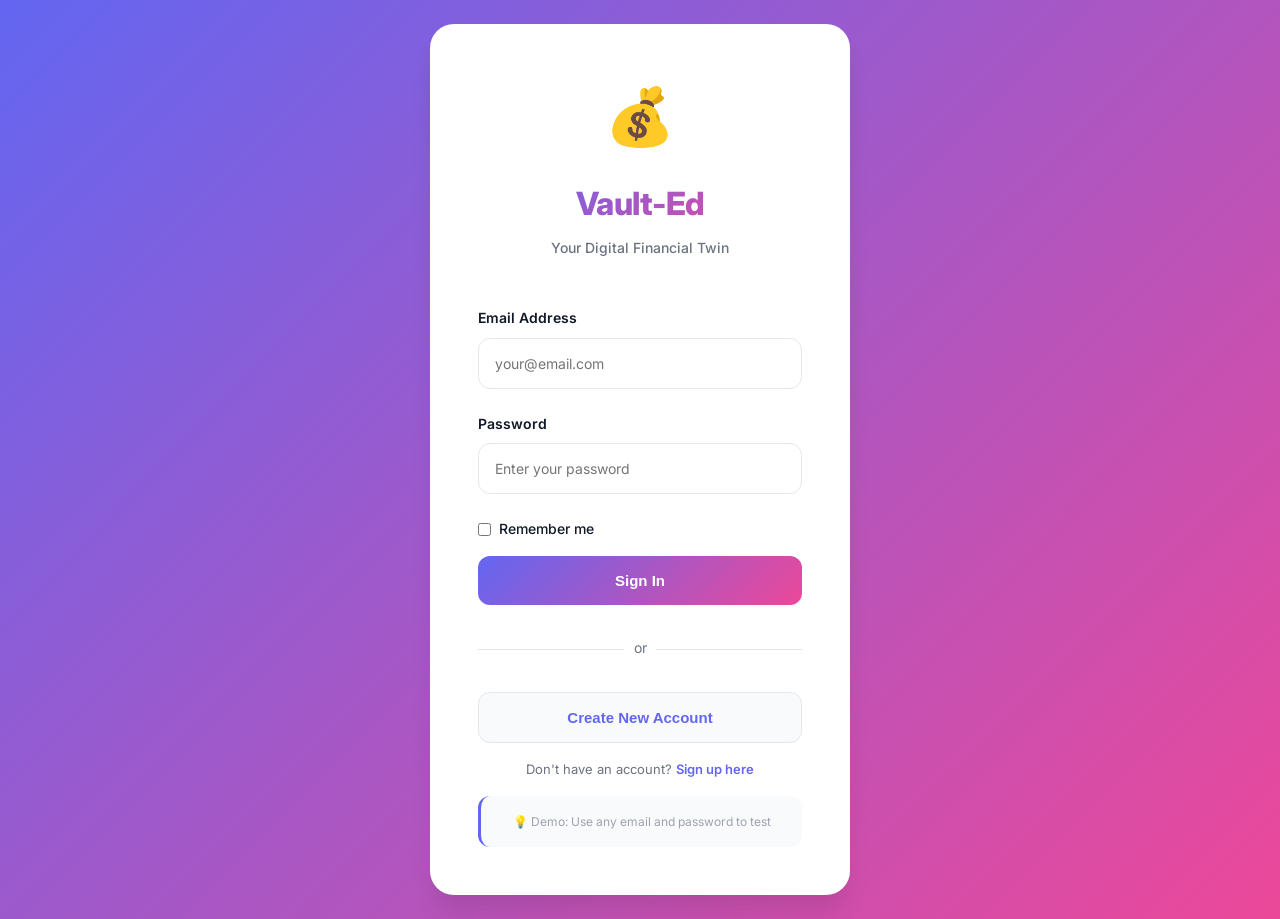
==== auth.html @ 823cce6d "Add files via upload" ====
<!DOCTYPE html>
<html lang="en">
<head>
    <meta charset="UTF-8">
    <meta name="viewport" content="width=device-width, initial-scale=1.0">
    <title>Vault-Ed - Sign In / Sign Up</title>
    <link rel="stylesheet" href="auth-styles.css">
    <link href="https://fonts.googleapis.com/css2?family=Inter:wght@300;400;500;600;700;800&family=Poppins:wght@600;700;800&display=swap" rel="stylesheet">
</head>
<body>
    <div class="auth-container">
        <!-- Login Page -->
        <div class="auth-page active" id="loginPage">
            <div class="auth-card">
                <div class="auth-header">
                    <div class="auth-logo">💰</div>
                    <h1>Vault-Ed</h1>
                    <p>Your Digital Financial Twin</p>
                </div>
                
                <form class="auth-form" onsubmit="handleLogin(event)">
                    <div class="form-group">
                        <label>Email Address</label>
                        <input type="email" id="loginEmail" placeholder="your@email.com" required>
                    </div>
                    <div class="form-group">
                        <label>Password</label>
                        <input type="password" id="loginPassword" placeholder="Enter your password" required>
                    </div>
                    <div class="form-group checkbox">
                        <label>
                            <input type="checkbox" id="rememberMe">
                            Remember me
                        </label>
                    </div>
                    <button type="submit" class="btn btn-primary btn-large">Sign In</button>
                </form>
                
                <div class="auth-divider">or</div>
                
                <button class="btn btn-secondary btn-large" onclick="switchAuthPage('signup')">Create New Account</button>
                
                <p class="auth-footer">Don't have an account? <a href="#" onclick="switchAuthPage('signup'); return false;">Sign up here</a></p>
                <p class="auth-demo">💡 Demo: Use any email and password to test</p>
            </div>
        </div>
        
        <!-- Sign Up Page -->
        <div class="auth-page" id="signupPage">
            <div class="auth-card">
                <div class="auth-header">
                    <div class="auth-logo">💰</div>
                    <h1>Join Vault-Ed</h1>
                    <p>Start Your Financial Journey</p>
                </div>
                
                <form class="auth-form" onsubmit="handleSignup(event)">
                    <div class="form-group">
                        <label>Full Name</label>
                        <input type="text" id="signupName" placeholder="Your full name" required>
                    </div>
                    <div class="form-group">
                        <label>Email Address</label>
                        <input type="email" id="signupEmail" placeholder="your@email.com" required>
                    </div>
                    <div class="form-group">
                        <label>Password</label>
                        <input type="password" id="signupPassword" placeholder="Create a strong password" required>
                    </div>
                    <div class="form-group">
                        <label>Confirm Password</label>
                        <input type="password" id="signupConfirm" placeholder="Confirm your password" required>
                    </div>
                    <div class="form-group">
                        <label>Account Type</label>
                        <select id="accountType" required>
                            <option value="">Select Account Type</option>
                            <option value="student">👨‍🎓 Student</option>
                            <option value="parent">👨‍👩‍👧 Parent</option>
                            <option value="teacher">👨‍🏫 Teacher</option>
                        </select>
                    </div>
                    <div class="form-group checkbox">
                        <label>
                            <input type="checkbox" id="agreeTerms" required>
                            I agree to the Terms of Service
                        </label>
                    </div>
                    <button type="submit" class="btn btn-primary btn-large">Create Account</button>
                </form>
                
                <p class="auth-footer">Already have an account? <a href="#" onclick="switchAuthPage('login'); return false;">Sign in here</a></p>
            </div>
        </div>
    </div>

    <!-- Toast Notification -->
    <div class="toast" id="toast"></div>

    <script src="auth-script.js"></script>
</body>
</html>
---- auth-styles.css ----
/* ==================== RESET & BASE STYLES ==================== */
* {
    margin: 0;
    padding: 0;
    box-sizing: border-box;
}

:root {
    /* Colors */
    --primary: #6366f1;
    --primary-dark: #4f46e5;
    --primary-light: #818cf8;
    --secondary: #ec4899;
    --accent: #f59e0b;
    --success: #10b981;
    --danger: #ef4444;
    --warning: #f59e0b;
    
    /* Neutrals */
    --bg-primary: #ffffff;
    --bg-secondary: #f9fafb;
    --bg-tertiary: #f3f4f6;
    --text-primary: #111827;
    --text-secondary: #6b7280;
    --text-tertiary: #9ca3af;
    --border: #e5e7eb;
    --border-light: #f3f4f6;
    
    /* Gradients */
    --gradient-primary: linear-gradient(135deg, #6366f1 0%, #ec4899 100%);
    --gradient-success: linear-gradient(135deg, #10b981 0%, #34d399 100%);
    --gradient-warning: linear-gradient(135deg, #f59e0b 0%, #fbbf24 100%);
    
    /* Spacing */
    --spacing-xs: 0.25rem;
    --spacing-sm: 0.5rem;
    --spacing-md: 1rem;
    --spacing-lg: 1.5rem;
    --spacing-xl: 2rem;
    --spacing-2xl: 3rem;
    
    /* Border Radius */
    --radius-sm: 0.375rem;
    --radius-md: 0.5rem;
    --radius-lg: 0.75rem;
    --radius-xl: 1rem;
    --radius-2xl: 1.5rem;
    
    /* Shadows */
    --shadow-sm: 0 1px 2px 0 rgba(0, 0, 0, 0.05);
    --shadow-md: 0 4px 6px -1px rgba(0, 0, 0, 0.1);
    --shadow-lg: 0 10px 15px -3px rgba(0, 0, 0, 0.1);
    --shadow-xl: 0 20px 25px -5px rgba(0, 0, 0, 0.1);
    
    /* Transitions */
    --transition: all 0.3s cubic-bezier(0.4, 0, 0.2, 1);
}

body {
    font-family: 'Inter', -apple-system, BlinkMacSystemFont, 'Segoe UI', sans-serif;
    background: var(--gradient-primary);
    color: var(--text-primary);
    line-height: 1.6;
    font-size: 16px;
    min-height: 100vh;
}

body.dark-mode {
    --bg-primary: #1f2937;
    --bg-secondary: #111827;
    --bg-tertiary: #374151;
    --text-primary: #f9fafb;
    --text-secondary: #d1d5db;
    --text-tertiary: #9ca3af;
    --border: #374151;
    --border-light: #4b5563;
}

/* ==================== AUTHENTICATION PAGES ==================== */
.auth-container {
    display: flex;
    align-items: center;
    justify-content: center;
    min-height: 100vh;
    background: var(--gradient-primary);
    padding: var(--spacing-lg);
}

.auth-page {
    display: none;
    width: 100%;
    max-width: 420px;
    animation: fadeIn 0.3s ease-in-out;
}

.auth-page.active {
    display: block;
}

.auth-card {
    background: var(--bg-primary);
    border-radius: var(--radius-2xl);
    padding: var(--spacing-2xl);
    box-shadow: var(--shadow-xl);
    backdrop-filter: blur(10px);
}

.auth-header {
    text-align: center;
    margin-bottom: var(--spacing-2xl);
}

.auth-logo {
    font-size: 56px;
    margin-bottom: var(--spacing-md);
    display: inline-block;
    animation: bounce 2s infinite;
}

@keyframes bounce {
    0%, 100% {
        transform: translateY(0);
    }
    50% {
        transform: translateY(-10px);
    }
}

.auth-header h1 {
    font-size: 32px;
    font-weight: 800;
    color: var(--text-primary);
    margin-bottom: var(--spacing-sm);
    background: var(--gradient-primary);
    -webkit-background-clip: text;
    -webkit-text-fill-color: transparent;
    background-clip: text;
    letter-spacing: -0.5px;
}

.auth-header p {
    color: var(--text-secondary);
    font-size: 14px;
    font-weight: 500;
}

/* ==================== FORMS ==================== */
.auth-form {
    margin-bottom: var(--spacing-lg);
}

.form-group {
    margin-bottom: var(--spacing-lg);
}

.form-group label {
    display: block;
    margin-bottom: var(--spacing-sm);
    font-weight: 600;
    color: var(--text-primary);
    font-size: 14px;
}

.form-group input,
.form-group select {
    width: 100%;
    padding: var(--spacing-md);
    border: 1px solid var(--border);
    border-radius: var(--radius-lg);
    font-family: inherit;
    font-size: 14px;
    background: var(--bg-primary);
    color: var(--text-primary);
    transition: var(--transition);
}

.form-group input:focus,
.form-group select:focus {
    outline: none;
    border-color: var(--primary);
    box-shadow: 0 0 0 3px rgba(99, 102, 241, 0.1);
}

.form-group.checkbox {
    display: flex;
    align-items: center;
    margin-bottom: var(--spacing-md);
}

.form-group.checkbox label {
    display: flex;
    align-items: center;
    gap: var(--spacing-sm);
    margin: 0;
    font-weight: 500;
    cursor: pointer;
    font-size: 14px;
}

.form-group.checkbox input {
    width: auto;
    margin: 0;
    cursor: pointer;
}

/* ==================== BUTTONS ==================== */
.btn {
    padding: var(--spacing-md) var(--spacing-lg);
    border: none;
    border-radius: var(--radius-lg);
    font-weight: 600;
    cursor: pointer;
    transition: var(--transition);
    font-size: 14px;
    display: inline-block;
}

.btn-primary {
    background: var(--gradient-primary);
    color: white;
}

.btn-primary:hover {
    transform: translateY(-2px);
    box-shadow: var(--shadow-lg);
}

.btn-primary:active {
    transform: translateY(0);
}

.btn-secondary {
    background: var(--bg-secondary);
    color: var(--primary);
    border: 1px solid var(--border);
}

.btn-secondary:hover {
    background: var(--bg-tertiary);
    transform: translateY(-2px);
}

.btn-large {
    width: 100%;
    padding: var(--spacing-md) var(--spacing-lg);
    font-size: 15px;
    font-weight: 600;
}

/* ==================== DIVIDER ==================== */
.auth-divider {
    text-align: center;
    margin: var(--spacing-xl) 0;
    color: var(--text-secondary);
    font-size: 14px;
    position: relative;
}

.auth-divider::before,
.auth-divider::after {
    content: '';
    position: absolute;
    top: 50%;
    width: 45%;
    height: 1px;
    background: var(--border);
}

.auth-divider::before {
    left: 0;
}

.auth-divider::after {
    right: 0;
}

/* ==================== FOOTER TEXT ==================== */
.auth-footer {
    text-align: center;
    font-size: 13px;
    color: var(--text-secondary);
    margin-top: var(--spacing-md);
}

.auth-footer a {
    color: var(--primary);
    text-decoration: none;
    font-weight: 600;
    transition: var(--transition);
}

.auth-footer a:hover {
    color: var(--primary-dark);
    text-decoration: underline;
}

.auth-demo {
    text-align: center;
    font-size: 12px;
    color: var(--text-tertiary);
    margin-top: var(--spacing-md);
    padding: var(--spacing-md);
    background: var(--bg-secondary);
    border-radius: var(--radius-lg);
    border-left: 3px solid var(--primary);
}

/* ==================== TOAST NOTIFICATION ==================== */
.toast {
    position: fixed;
    bottom: 20px;
    right: 20px;
    background: var(--text-primary);
    color: white;
    padding: var(--spacing-md) var(--spacing-lg);
    border-radius: var(--radius-lg);
    box-shadow: var(--shadow-xl);
    display: none;
    animation: slideIn 0.3s ease-out;
    z-index: 1000;
    max-width: 400px;
    font-size: 14px;
}

.toast.show {
    display: block;
}

.toast.success {
    background: var(--success);
}

.toast.error {
    background: var(--danger);
}

.toast.warning {
    background: var(--warning);
}

@keyframes slideIn {
    from {
        transform: translateX(400px);
        opacity: 0;
    }
    to {
        transform: translateX(0);
        opacity: 1;
    }
}

@keyframes fadeIn {
    from {
        opacity: 0;
        transform: translateY(10px);
    }
    to {
        opacity: 1;
        transform: translateY(0);
    }
}

/* ==================== RESPONSIVE DESIGN ==================== */
@media (max-width: 768px) {
    .auth-container {
        padding: var(--spacing-md);
    }
    
    .auth-card {
        padding: var(--spacing-lg);
    }
    
    .auth-header h1 {
        font-size: 24px;
    }
    
    .auth-logo {
        font-size: 40px;
    }
    
    .form-group {
        margin-bottom: var(--spacing-md);
    }
}

@media (max-width: 480px) {
    .auth-card {
        padding: var(--spacing-md);
    }
    
    .auth-header {
        margin-bottom: var(--spacing-lg);
    }
    
    .auth-header h1 {
        font-size: 20px;
    }
    
    .auth-header p {
        font-size: 12px;
    }
    
    .auth-logo {
        font-size: 32px;
    }
    
    .btn {
        padding: var(--spacing-sm) var(--spacing-md);
        font-size: 13px;
    }
    
    .form-group input,
    .form-group select {
        padding: var(--spacing-sm);
        font-size: 13px;
    }
    
    .toast {
        bottom: 10px;
        right: 10px;
        left: 10px;
        max-width: none;
    }
}

/* ==================== UTILITIES ==================== */
.hidden {
    display: none !important;
}
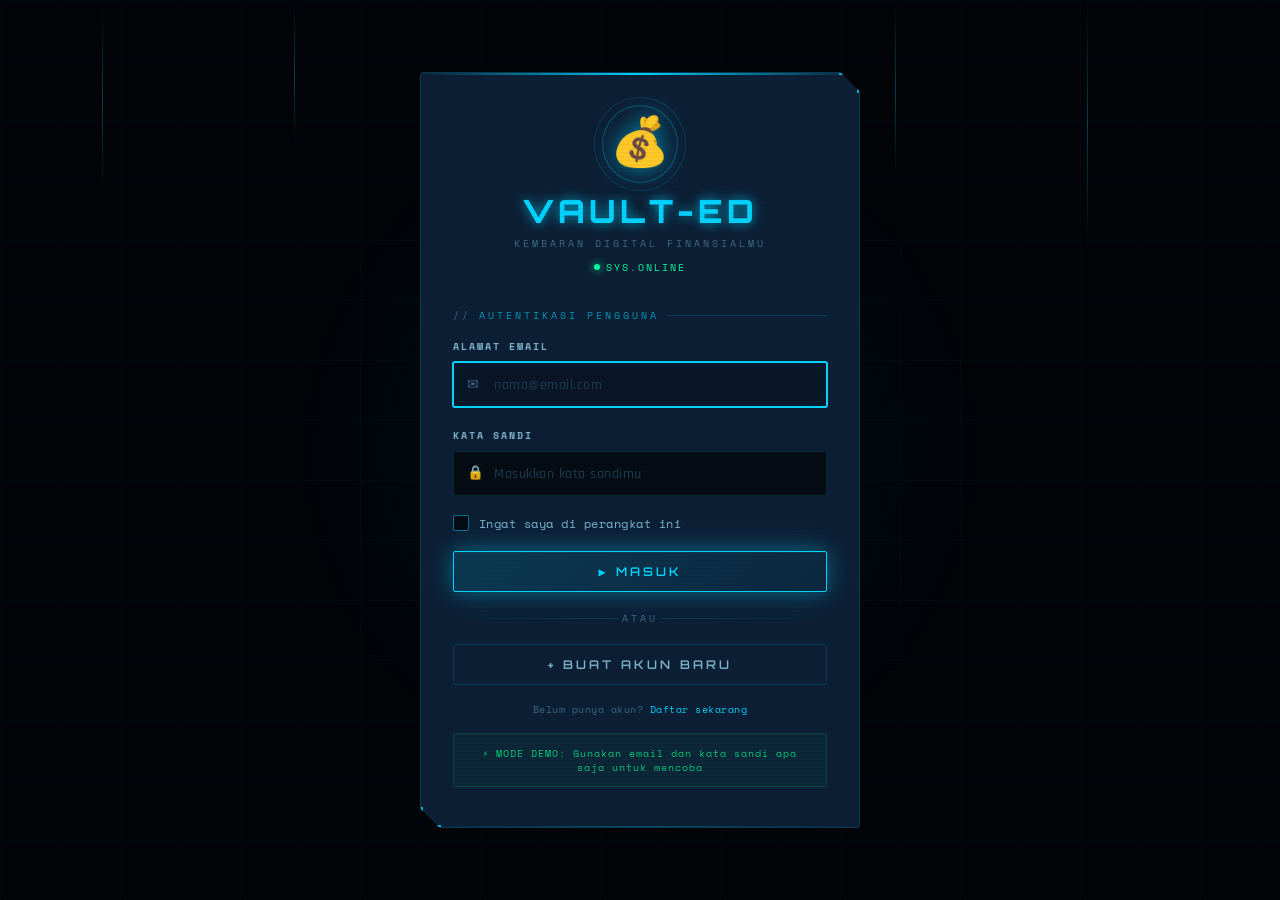
==== commit 56573747: "Add files via upload" ====
--- a/auth.html
+++ b/auth.html
@@ -1,101 +1,330 @@
 <!DOCTYPE html>
-<html lang="en">
+<html lang="id">
 <head>
     <meta charset="UTF-8">
     <meta name="viewport" content="width=device-width, initial-scale=1.0">
-    <title>Vault-Ed - Sign In / Sign Up</title>
+    <title>Vault-Ed — Masuk / Daftar</title>
+    <meta name="description" content="Vault-Ed: Kembaran Digital Finansialmu. Kelola keuangan dengan cerdas.">
     <link rel="stylesheet" href="auth-styles.css">
-    <link href="https://fonts.googleapis.com/css2?family=Inter:wght@300;400;500;600;700;800&family=Poppins:wght@600;700;800&display=swap" rel="stylesheet">
+    <link rel="preconnect" href="https://fonts.googleapis.com">
+    <link rel="preconnect" href="https://fonts.gstatic.com" crossorigin>
+    <link href="https://fonts.googleapis.com/css2?family=Orbitron:wght@400;500;600;700;800;900&family=Space+Mono:ital,wght@0,400;0,700;1,400&family=Rajdhani:wght@300;400;500;600;700&display=swap" rel="stylesheet">
 </head>
 <body>
-    <div class="auth-container">
-        <!-- Login Page -->
-        <div class="auth-page active" id="loginPage">
-            <div class="auth-card">
-                <div class="auth-header">
-                    <div class="auth-logo">💰</div>
-                    <h1>Vault-Ed</h1>
-                    <p>Your Digital Financial Twin</p>
-                </div>
-                
-                <form class="auth-form" onsubmit="handleLogin(event)">
-                    <div class="form-group">
-                        <label>Email Address</label>
-                        <input type="email" id="loginEmail" placeholder="your@email.com" required>
-                    </div>
-                    <div class="form-group">
-                        <label>Password</label>
-                        <input type="password" id="loginPassword" placeholder="Enter your password" required>
-                    </div>
+
+    <!-- Scanline overlay for CRT effect -->
+    <div class="scanlines" aria-hidden="true"></div>
+
+    <!-- Data stream decorations -->
+    <div class="data-stream" style="left: 8%; height: 200px; animation-duration: 6s; animation-delay: 0s;" aria-hidden="true"></div>
+    <div class="data-stream" style="left: 23%; height: 150px; animation-duration: 8s; animation-delay: 2s;" aria-hidden="true"></div>
+    <div class="data-stream" style="right: 15%; height: 250px; animation-duration: 5s; animation-delay: 1s;" aria-hidden="true"></div>
+    <div class="data-stream" style="right: 30%; height: 180px; animation-duration: 7s; animation-delay: 3s;" aria-hidden="true"></div>
+
+    <main class="auth-container" role="main">
+
+        <!-- ==================== HALAMAN MASUK ==================== -->
+        <section
+            class="auth-page active"
+            id="loginPage"
+            aria-label="Formulir Masuk"
+            role="region"
+        >
+            <div class="auth-card" role="form" aria-labelledby="login-title">
+                <!-- Corner accents -->
+                <div class="corner-accent" aria-hidden="true"></div>
+                <div class="corner-accent-bl" aria-hidden="true"></div>
+
+                <!-- Header -->
+                <header class="auth-header">
+                    <div class="auth-logo-wrap" aria-hidden="true">
+                        <span class="auth-logo" role="img" aria-label="Vault-Ed logo">💰</span>
+                        <div class="logo-ring"></div>
+                        <div class="logo-ring-2"></div>
+                    </div>
+                    <h1 id="login-title">VAULT-ED</h1>
+                    <p class="subtitle">KEMBARAN DIGITAL FINANSIALMU</p>
+                    <div class="sys-status" aria-label="Status sistem: Online">
+                        <span class="status-dot" aria-hidden="true"></span>
+                        SYS.ONLINE
+                    </div>
+                </header>
+
+                <!-- Divider label -->
+                <div class="section-label" aria-hidden="true">AUTENTIKASI PENGGUNA</div>
+
+                <!-- Form Masuk -->
+                <form
+                    class="auth-form"
+                    id="loginForm"
+                    novalidate
+                    aria-label="Form masuk akun"
+                >
+                    <div class="form-group">
+                        <label for="loginEmail">Alamat Email</label>
+                        <div class="input-wrapper">
+                            <span class="input-icon" aria-hidden="true">✉</span>
+                            <input
+                                type="email"
+                                id="loginEmail"
+                                name="email"
+                                placeholder="nama@email.com"
+                                required
+                                autocomplete="email"
+                                aria-required="true"
+                                aria-describedby="login-email-hint"
+                            >
+                            <div class="input-line" aria-hidden="true"></div>
+                        </div>
+                        <span id="login-email-hint" class="sr-only">Masukkan alamat email aktifmu</span>
+                    </div>
+
+                    <div class="form-group">
+                        <label for="loginPassword">Kata Sandi</label>
+                        <div class="input-wrapper">
+                            <span class="input-icon" aria-hidden="true">🔒</span>
+                            <input
+                                type="password"
+                                id="loginPassword"
+                                name="password"
+                                placeholder="Masukkan kata sandimu"
+                                required
+                                autocomplete="current-password"
+                                aria-required="true"
+                            >
+                            <div class="input-line" aria-hidden="true"></div>
+                        </div>
+                    </div>
+
                     <div class="form-group checkbox">
                         <label>
-                            <input type="checkbox" id="rememberMe">
-                            Remember me
+                            <input
+                                type="checkbox"
+                                id="rememberMe"
+                                name="rememberMe"
+                                aria-label="Ingat akun saya di perangkat ini"
+                            >
+                            Ingat saya di perangkat ini
                         </label>
                     </div>
-                    <button type="submit" class="btn btn-primary btn-large">Sign In</button>
+
+                    <button
+                        type="submit"
+                        class="btn btn-primary"
+                        aria-label="Masuk ke akun Vault-Ed"
+                        id="loginSubmitBtn"
+                    >
+                        ▶ MASUK
+                    </button>
                 </form>
-                
-                <div class="auth-divider">or</div>
-                
-                <button class="btn btn-secondary btn-large" onclick="switchAuthPage('signup')">Create New Account</button>
-                
-                <p class="auth-footer">Don't have an account? <a href="#" onclick="switchAuthPage('signup'); return false;">Sign up here</a></p>
-                <p class="auth-demo">💡 Demo: Use any email and password to test</p>
+
+                <div class="auth-divider" aria-hidden="true">ATAU</div>
+
+                <button
+                    class="btn btn-secondary"
+                    onclick="switchAuthPage('signup')"
+                    aria-label="Buat akun baru di Vault-Ed"
+                    type="button"
+                >
+                    + BUAT AKUN BARU
+                </button>
+
+                <p class="auth-footer">
+                    Belum punya akun?
+                    <a href="#" onclick="switchAuthPage('signup'); return false;" aria-label="Navigasi ke halaman daftar">Daftar sekarang</a>
+                </p>
+
+                <div class="auth-demo" role="note" aria-label="Info demo">
+                    ⚡ MODE DEMO: Gunakan email dan kata sandi apa saja untuk mencoba
+                </div>
             </div>
-        </div>
-        
-        <!-- Sign Up Page -->
-        <div class="auth-page" id="signupPage">
-            <div class="auth-card">
-                <div class="auth-header">
-                    <div class="auth-logo">💰</div>
-                    <h1>Join Vault-Ed</h1>
-                    <p>Start Your Financial Journey</p>
-                </div>
-                
-                <form class="auth-form" onsubmit="handleSignup(event)">
-                    <div class="form-group">
-                        <label>Full Name</label>
-                        <input type="text" id="signupName" placeholder="Your full name" required>
-                    </div>
-                    <div class="form-group">
-                        <label>Email Address</label>
-                        <input type="email" id="signupEmail" placeholder="your@email.com" required>
-                    </div>
-                    <div class="form-group">
-                        <label>Password</label>
-                        <input type="password" id="signupPassword" placeholder="Create a strong password" required>
-                    </div>
-                    <div class="form-group">
-                        <label>Confirm Password</label>
-                        <input type="password" id="signupConfirm" placeholder="Confirm your password" required>
-                    </div>
-                    <div class="form-group">
-                        <label>Account Type</label>
-                        <select id="accountType" required>
-                            <option value="">Select Account Type</option>
-                            <option value="student">👨‍🎓 Student</option>
-                            <option value="parent">👨‍👩‍👧 Parent</option>
-                            <option value="teacher">👨‍🏫 Teacher</option>
-                        </select>
-                    </div>
+        </section>
+
+        <!-- ==================== HALAMAN DAFTAR ==================== -->
+        <section
+            class="auth-page"
+            id="signupPage"
+            aria-label="Formulir Pendaftaran"
+            role="region"
+        >
+            <div class="auth-card" role="form" aria-labelledby="signup-title">
+                <!-- Corner accents -->
+                <div class="corner-accent" aria-hidden="true"></div>
+                <div class="corner-accent-bl" aria-hidden="true"></div>
+
+                <!-- Header -->
+                <header class="auth-header">
+                    <div class="auth-logo-wrap" aria-hidden="true">
+                        <span class="auth-logo" role="img" aria-label="Vault-Ed logo">💰</span>
+                        <div class="logo-ring"></div>
+                        <div class="logo-ring-2"></div>
+                    </div>
+                    <h1 id="signup-title">VAULT-ED</h1>
+                    <p class="subtitle">MULAI PERJALANAN FINANSIALMU</p>
+                    <div class="sys-status" aria-label="Status sistem: Siap mendaftar">
+                        <span class="status-dot" aria-hidden="true"></span>
+                        PENDAFTARAN.AKTIF
+                    </div>
+                </header>
+
+                <div class="section-label" aria-hidden="true">DATA PENGGUNA BARU</div>
+
+                <!-- Form Daftar -->
+                <form
+                    class="auth-form"
+                    id="signupForm"
+                    novalidate
+                    aria-label="Form daftar akun baru"
+                >
+                    <div class="form-group">
+                        <label for="signupName">Nama Lengkap</label>
+                        <div class="input-wrapper">
+                            <span class="input-icon" aria-hidden="true">👤</span>
+                            <input
+                                type="text"
+                                id="signupName"
+                                name="name"
+                                placeholder="Nama lengkapmu"
+                                required
+                                autocomplete="name"
+                                aria-required="true"
+                            >
+                            <div class="input-line" aria-hidden="true"></div>
+                        </div>
+                    </div>
+
+                    <div class="form-group">
+                        <label for="signupEmail">Alamat Email</label>
+                        <div class="input-wrapper">
+                            <span class="input-icon" aria-hidden="true">✉</span>
+                            <input
+                                type="email"
+                                id="signupEmail"
+                                name="email"
+                                placeholder="nama@email.com"
+                                required
+                                autocomplete="email"
+                                aria-required="true"
+                            >
+                            <div class="input-line" aria-hidden="true"></div>
+                        </div>
+                    </div>
+
+                    <div class="form-group">
+                        <label for="signupPassword">
+                            Kata Sandi
+                            <span style="color:var(--text-muted);font-size:0.55rem;margin-left:0.4rem;">(min. 6 karakter)</span>
+                        </label>
+                        <div class="input-wrapper">
+                            <span class="input-icon" aria-hidden="true">🔒</span>
+                            <input
+                                type="password"
+                                id="signupPassword"
+                                name="password"
+                                placeholder="Buat kata sandi yang kuat"
+                                required
+                                autocomplete="new-password"
+                                aria-required="true"
+                                aria-describedby="password-hint"
+                            >
+                            <div class="input-line" aria-hidden="true"></div>
+                        </div>
+                        <span id="password-hint" class="sr-only">Kata sandi minimal 6 karakter</span>
+                    </div>
+
+                    <div class="form-group">
+                        <label for="signupConfirm">Konfirmasi Kata Sandi</label>
+                        <div class="input-wrapper">
+                            <span class="input-icon" aria-hidden="true">🔑</span>
+                            <input
+                                type="password"
+                                id="signupConfirm"
+                                name="confirm"
+                                placeholder="Ulangi kata sandimu"
+                                required
+                                autocomplete="new-password"
+                                aria-required="true"
+                            >
+                            <div class="input-line" aria-hidden="true"></div>
+                        </div>
+                    </div>
+
+                    <div class="form-group">
+                        <label for="accountType">Jenis Akun</label>
+                        <div class="input-wrapper">
+                            <span class="input-icon" aria-hidden="true">🎭</span>
+                            <select
+                                id="accountType"
+                                name="accountType"
+                                required
+                                aria-required="true"
+                                aria-label="Pilih jenis akun"
+                            >
+                                <option value="">— Pilih jenis akun —</option>
+                                <option value="student">👨‍🎓 Pelajar / Mahasiswa</option>
+                                <option value="parent">👨‍👩‍👧 Orang Tua</option>
+                                <option value="teacher">👨‍🏫 Guru / Pengajar</option>
+                            </select>
+                        </div>
+                    </div>
+
                     <div class="form-group checkbox">
                         <label>
-                            <input type="checkbox" id="agreeTerms" required>
-                            I agree to the Terms of Service
+                            <input
+                                type="checkbox"
+                                id="agreeTerms"
+                                name="agreeTerms"
+                                required
+                                aria-required="true"
+                                aria-describedby="terms-hint"
+                            >
+                            Saya menyetujui Syarat & Ketentuan layanan
                         </label>
-                    </div>
-                    <button type="submit" class="btn btn-primary btn-large">Create Account</button>
+                        <span id="terms-hint" class="sr-only">Harus dicentang untuk melanjutkan</span>
+                    </div>
+
+                    <button
+                        type="submit"
+                        class="btn btn-primary"
+                        aria-label="Buat akun Vault-Ed baru"
+                        id="signupSubmitBtn"
+                    >
+                        ▶ BUAT AKUN
+                    </button>
                 </form>
-                
-                <p class="auth-footer">Already have an account? <a href="#" onclick="switchAuthPage('login'); return false;">Sign in here</a></p>
+
+                <p class="auth-footer">
+                    Sudah punya akun?
+                    <a href="#" onclick="switchAuthPage('login'); return false;" aria-label="Navigasi ke halaman masuk">Masuk di sini</a>
+                </p>
             </div>
-        </div>
-    </div>
+        </section>
+
+    </main>
 
     <!-- Toast Notification -->
-    <div class="toast" id="toast"></div>
+    <div
+        class="toast"
+        id="toast"
+        role="alert"
+        aria-live="assertive"
+        aria-atomic="true"
+    ></div>
+
+    <!-- Screen reader only utility class -->
+    <style>
+        .sr-only {
+            position: absolute;
+            width: 1px;
+            height: 1px;
+            padding: 0;
+            margin: -1px;
+            overflow: hidden;
+            clip: rect(0, 0, 0, 0);
+            white-space: nowrap;
+            border: 0;
+        }
+    </style>
 
     <script src="auth-script.js"></script>
 </body>
--- a/auth-styles.css
+++ b/auth-styles.css
@@ -1,259 +1,570 @@
-/* ==================== RESET & BASE STYLES ==================== */
-* {
+/* ==================== IMPORT FONTS ==================== */
+@import url('https://fonts.googleapis.com/css2?family=Orbitron:wght@400;500;600;700;800;900&family=Space+Mono:ital,wght@0,400;0,700;1,400&family=Rajdhani:wght@300;400;500;600;700&display=swap');
+
+/* ==================== RESET & BASE ==================== */
+*, *::before, *::after {
     margin: 0;
     padding: 0;
     box-sizing: border-box;
 }
 
 :root {
-    /* Colors */
-    --primary: #6366f1;
-    --primary-dark: #4f46e5;
-    --primary-light: #818cf8;
-    --secondary: #ec4899;
-    --accent: #f59e0b;
-    --success: #10b981;
-    --danger: #ef4444;
-    --warning: #f59e0b;
-    
-    /* Neutrals */
-    --bg-primary: #ffffff;
-    --bg-secondary: #f9fafb;
-    --bg-tertiary: #f3f4f6;
-    --text-primary: #111827;
-    --text-secondary: #6b7280;
-    --text-tertiary: #9ca3af;
-    --border: #e5e7eb;
-    --border-light: #f3f4f6;
-    
-    /* Gradients */
-    --gradient-primary: linear-gradient(135deg, #6366f1 0%, #ec4899 100%);
-    --gradient-success: linear-gradient(135deg, #10b981 0%, #34d399 100%);
-    --gradient-warning: linear-gradient(135deg, #f59e0b 0%, #fbbf24 100%);
-    
-    /* Spacing */
-    --spacing-xs: 0.25rem;
-    --spacing-sm: 0.5rem;
-    --spacing-md: 1rem;
-    --spacing-lg: 1.5rem;
-    --spacing-xl: 2rem;
-    --spacing-2xl: 3rem;
-    
-    /* Border Radius */
-    --radius-sm: 0.375rem;
-    --radius-md: 0.5rem;
-    --radius-lg: 0.75rem;
-    --radius-xl: 1rem;
-    --radius-2xl: 1.5rem;
-    
-    /* Shadows */
-    --shadow-sm: 0 1px 2px 0 rgba(0, 0, 0, 0.05);
-    --shadow-md: 0 4px 6px -1px rgba(0, 0, 0, 0.1);
-    --shadow-lg: 0 10px 15px -3px rgba(0, 0, 0, 0.1);
-    --shadow-xl: 0 20px 25px -5px rgba(0, 0, 0, 0.1);
-    
+    /* Core Palette - Cyber Dark */
+    --void: #020408;
+    --deep: #050c14;
+    --dark: #0a1628;
+    --panel: #0d1f35;
+    --surface: #112440;
+    --raised: #162d4e;
+
+    /* Neon Accents */
+    --cyan: #00d4ff;
+    --cyan-dim: #0099bb;
+    --cyan-glow: rgba(0, 212, 255, 0.15);
+    --cyan-glow-strong: rgba(0, 212, 255, 0.35);
+    --green: #00ff9d;
+    --green-dim: #00cc7a;
+    --green-glow: rgba(0, 255, 157, 0.15);
+    --magenta: #ff2d78;
+    --magenta-glow: rgba(255, 45, 120, 0.15);
+    --gold: #ffd700;
+    --gold-glow: rgba(255, 215, 0, 0.1);
+
+    /* Text */
+    --text-primary: #e8f4fd;
+    --text-secondary: #7db3cc;
+    --text-muted: #3d6b87;
+    --text-dim: #1e3d52;
+
+    /* Borders */
+    --border: rgba(0, 212, 255, 0.15);
+    --border-active: rgba(0, 212, 255, 0.5);
+    --border-bright: rgba(0, 212, 255, 0.8);
+
+    /* Status */
+    --success: #00ff9d;
+    --error: #ff2d78;
+    --warning: #ffb700;
+    --info: #00d4ff;
+
+    /* Typography */
+    --font-display: 'Orbitron', monospace;
+    --font-body: 'Rajdhani', sans-serif;
+    --font-mono: 'Space Mono', monospace;
+
     /* Transitions */
-    --transition: all 0.3s cubic-bezier(0.4, 0, 0.2, 1);
-}
-
+    --ease: cubic-bezier(0.4, 0, 0.2, 1);
+    --t-fast: 0.15s var(--ease);
+    --t-med: 0.3s var(--ease);
+    --t-slow: 0.5s var(--ease);
+
+    /* Shadows / Glows */
+    --shadow-panel: 0 0 40px rgba(0, 0, 0, 0.8), 0 0 1px var(--border);
+    --glow-cyan: 0 0 20px var(--cyan-glow-strong), 0 0 40px var(--cyan-glow);
+    --glow-green: 0 0 20px var(--green-glow), 0 0 40px rgba(0,255,157,0.08);
+    --text-glow-cyan: 0 0 12px rgba(0, 212, 255, 0.8);
+    --text-glow-green: 0 0 12px rgba(0, 255, 157, 0.8);
+}
+
+/* ==================== BODY & BACKGROUND ==================== */
 body {
-    font-family: 'Inter', -apple-system, BlinkMacSystemFont, 'Segoe UI', sans-serif;
-    background: var(--gradient-primary);
+    font-family: var(--font-body);
+    background: var(--void);
     color: var(--text-primary);
-    line-height: 1.6;
-    font-size: 16px;
     min-height: 100vh;
-}
-
-body.dark-mode {
-    --bg-primary: #1f2937;
-    --bg-secondary: #111827;
-    --bg-tertiary: #374151;
-    --text-primary: #f9fafb;
-    --text-secondary: #d1d5db;
-    --text-tertiary: #9ca3af;
-    --border: #374151;
-    --border-light: #4b5563;
-}
-
-/* ==================== AUTHENTICATION PAGES ==================== */
+    overflow-x: hidden;
+    position: relative;
+}
+
+/* Animated grid background */
+body::before {
+    content: '';
+    position: fixed;
+    inset: 0;
+    background-image:
+        linear-gradient(rgba(0, 212, 255, 0.03) 1px, transparent 1px),
+        linear-gradient(90deg, rgba(0, 212, 255, 0.03) 1px, transparent 1px);
+    background-size: 60px 60px;
+    pointer-events: none;
+    z-index: 0;
+}
+
+/* Radial glow behind form */
+body::after {
+    content: '';
+    position: fixed;
+    top: 50%;
+    left: 50%;
+    transform: translate(-50%, -50%);
+    width: 700px;
+    height: 700px;
+    background: radial-gradient(circle, rgba(0, 212, 255, 0.06) 0%, transparent 70%);
+    pointer-events: none;
+    z-index: 0;
+}
+
+/* Scanline overlay */
+.scanlines {
+    position: fixed;
+    inset: 0;
+    background: repeating-linear-gradient(
+        0deg,
+        transparent,
+        transparent 2px,
+        rgba(0, 0, 0, 0.03) 2px,
+        rgba(0, 0, 0, 0.03) 4px
+    );
+    pointer-events: none;
+    z-index: 999;
+    animation: scanMove 8s linear infinite;
+}
+
+@keyframes scanMove {
+    from { background-position: 0 0; }
+    to { background-position: 0 100px; }
+}
+
+/* ==================== AUTH CONTAINER ==================== */
 .auth-container {
     display: flex;
     align-items: center;
     justify-content: center;
     min-height: 100vh;
-    background: var(--gradient-primary);
-    padding: var(--spacing-lg);
+    padding: 1.5rem;
+    position: relative;
+    z-index: 1;
 }
 
 .auth-page {
     display: none;
     width: 100%;
-    max-width: 420px;
-    animation: fadeIn 0.3s ease-in-out;
+    max-width: 440px;
+    animation: slideUp 0.4s var(--ease) both;
 }
 
 .auth-page.active {
     display: block;
 }
 
+@keyframes slideUp {
+    from { opacity: 0; transform: translateY(24px); }
+    to { opacity: 1; transform: translateY(0); }
+}
+
+/* ==================== AUTH CARD ==================== */
 .auth-card {
-    background: var(--bg-primary);
-    border-radius: var(--radius-2xl);
-    padding: var(--spacing-2xl);
-    box-shadow: var(--shadow-xl);
-    backdrop-filter: blur(10px);
-}
-
+    background: var(--panel);
+    border: 1px solid var(--border);
+    border-radius: 4px;
+    padding: 2.5rem 2rem;
+    position: relative;
+    overflow: hidden;
+    box-shadow: var(--shadow-panel);
+
+    /* Corner decorations */
+    clip-path: polygon(
+        0 0, calc(100% - 20px) 0, 100% 20px,
+        100% 100%, 20px 100%, 0 calc(100% - 20px)
+    );
+}
+
+/* Top cyan line accent */
+.auth-card::before {
+    content: '';
+    position: absolute;
+    top: 0;
+    left: 0;
+    right: 0;
+    height: 2px;
+    background: linear-gradient(90deg, transparent, var(--cyan), transparent);
+    animation: shimmer 3s ease-in-out infinite;
+}
+
+@keyframes shimmer {
+    0%, 100% { opacity: 0.4; }
+    50% { opacity: 1; }
+}
+
+/* Bottom decorative line */
+.auth-card::after {
+    content: '';
+    position: absolute;
+    bottom: 0;
+    left: 0;
+    right: 0;
+    height: 1px;
+    background: linear-gradient(90deg, transparent, var(--cyan-dim), transparent);
+    opacity: 0.4;
+}
+
+/* Corner accent — top right */
+.corner-accent {
+    position: absolute;
+    top: 0;
+    right: 0;
+    width: 20px;
+    height: 20px;
+    border-top: 2px solid var(--cyan);
+    border-right: 2px solid var(--cyan);
+    opacity: 0.8;
+}
+
+/* Corner accent — bottom left */
+.corner-accent-bl {
+    position: absolute;
+    bottom: 0;
+    left: 0;
+    width: 20px;
+    height: 20px;
+    border-bottom: 2px solid var(--cyan);
+    border-left: 2px solid var(--cyan);
+    opacity: 0.8;
+}
+
+/* ==================== AUTH HEADER ==================== */
 .auth-header {
     text-align: center;
-    margin-bottom: var(--spacing-2xl);
+    margin-bottom: 2rem;
+}
+
+.auth-logo-wrap {
+    position: relative;
+    display: inline-block;
+    margin-bottom: 1rem;
 }
 
 .auth-logo {
-    font-size: 56px;
-    margin-bottom: var(--spacing-md);
-    display: inline-block;
-    animation: bounce 2s infinite;
-}
-
-@keyframes bounce {
-    0%, 100% {
-        transform: translateY(0);
-    }
-    50% {
-        transform: translateY(-10px);
-    }
+    font-size: 3rem;
+    display: block;
+    filter: drop-shadow(0 0 12px rgba(0, 212, 255, 0.6));
+    animation: float 3s ease-in-out infinite;
+}
+
+@keyframes float {
+    0%, 100% { transform: translateY(0); }
+    50% { transform: translateY(-8px); }
+}
+
+.logo-ring {
+    position: absolute;
+    inset: -8px;
+    border-radius: 50%;
+    border: 1px solid var(--cyan);
+    opacity: 0.3;
+    animation: ringPulse 2s ease-in-out infinite;
+}
+
+.logo-ring-2 {
+    position: absolute;
+    inset: -16px;
+    border-radius: 50%;
+    border: 1px solid var(--cyan);
+    opacity: 0.15;
+    animation: ringPulse 2s ease-in-out infinite 0.5s;
+}
+
+@keyframes ringPulse {
+    0%, 100% { transform: scale(1); opacity: 0.3; }
+    50% { transform: scale(1.05); opacity: 0.15; }
 }
 
 .auth-header h1 {
-    font-size: 32px;
+    font-family: var(--font-display);
+    font-size: 2rem;
     font-weight: 800;
-    color: var(--text-primary);
-    margin-bottom: var(--spacing-sm);
-    background: var(--gradient-primary);
-    -webkit-background-clip: text;
-    -webkit-text-fill-color: transparent;
-    background-clip: text;
-    letter-spacing: -0.5px;
-}
-
-.auth-header p {
-    color: var(--text-secondary);
-    font-size: 14px;
-    font-weight: 500;
-}
-
-/* ==================== FORMS ==================== */
+    letter-spacing: 4px;
+    text-transform: uppercase;
+    color: var(--cyan);
+    text-shadow: var(--text-glow-cyan);
+    margin-bottom: 0.25rem;
+}
+
+.auth-header .subtitle {
+    font-family: var(--font-mono);
+    font-size: 0.65rem;
+    color: var(--text-muted);
+    letter-spacing: 3px;
+    text-transform: uppercase;
+}
+
+/* Status indicator */
+.sys-status {
+    display: inline-flex;
+    align-items: center;
+    gap: 0.4rem;
+    margin-top: 0.6rem;
+    font-family: var(--font-mono);
+    font-size: 0.6rem;
+    color: var(--green);
+    letter-spacing: 2px;
+    text-transform: uppercase;
+}
+
+.status-dot {
+    width: 6px;
+    height: 6px;
+    background: var(--green);
+    border-radius: 50%;
+    box-shadow: 0 0 8px var(--green);
+    animation: blink 1.5s ease-in-out infinite;
+}
+
+@keyframes blink {
+    0%, 100% { opacity: 1; }
+    50% { opacity: 0.3; }
+}
+
+/* ==================== SECTION LABEL ==================== */
+.section-label {
+    font-family: var(--font-mono);
+    font-size: 0.6rem;
+    color: var(--cyan-dim);
+    letter-spacing: 3px;
+    text-transform: uppercase;
+    margin-bottom: 1rem;
+    display: flex;
+    align-items: center;
+    gap: 0.5rem;
+}
+
+.section-label::before {
+    content: '//';
+    color: var(--text-muted);
+}
+
+.section-label::after {
+    content: '';
+    flex: 1;
+    height: 1px;
+    background: var(--border);
+}
+
+/* ==================== FORM GROUPS ==================== */
 .auth-form {
-    margin-bottom: var(--spacing-lg);
+    margin-bottom: 1rem;
 }
 
 .form-group {
-    margin-bottom: var(--spacing-lg);
+    margin-bottom: 1.2rem;
+    position: relative;
 }
 
 .form-group label {
     display: block;
-    margin-bottom: var(--spacing-sm);
-    font-weight: 600;
-    color: var(--text-primary);
-    font-size: 14px;
+    font-family: var(--font-mono);
+    font-size: 0.65rem;
+    font-weight: 700;
+    color: var(--text-secondary);
+    letter-spacing: 2px;
+    text-transform: uppercase;
+    margin-bottom: 0.5rem;
+}
+
+.input-wrapper {
+    position: relative;
+    display: flex;
+    align-items: center;
+}
+
+.input-icon {
+    position: absolute;
+    left: 0.85rem;
+    color: var(--text-muted);
+    font-size: 0.85rem;
+    pointer-events: none;
+    transition: var(--t-fast);
+    z-index: 1;
+}
+
+.form-group input:focus ~ .input-icon,
+.form-group input:not(:placeholder-shown) ~ .input-icon {
+    color: var(--cyan);
 }
 
 .form-group input,
 .form-group select {
     width: 100%;
-    padding: var(--spacing-md);
+    padding: 0.75rem 1rem 0.75rem 2.5rem;
+    background: var(--deep);
     border: 1px solid var(--border);
-    border-radius: var(--radius-lg);
-    font-family: inherit;
-    font-size: 14px;
-    background: var(--bg-primary);
+    border-radius: 2px;
     color: var(--text-primary);
-    transition: var(--transition);
+    font-family: var(--font-body);
+    font-size: 0.95rem;
+    font-weight: 500;
+    letter-spacing: 0.5px;
+    outline: none;
+    transition: var(--t-med);
+    -webkit-appearance: none;
+}
+
+.form-group input::placeholder {
+    color: var(--text-dim);
+    font-size: 0.85rem;
 }
 
 .form-group input:focus,
 .form-group select:focus {
-    outline: none;
-    border-color: var(--primary);
-    box-shadow: 0 0 0 3px rgba(99, 102, 241, 0.1);
-}
-
+    border-color: var(--cyan);
+    box-shadow: 0 0 0 1px var(--cyan), inset 0 0 20px rgba(0, 212, 255, 0.04);
+    background: var(--dark);
+}
+
+.form-group input:valid:not(:placeholder-shown) {
+    border-color: var(--green-dim);
+}
+
+.form-group select {
+    cursor: pointer;
+}
+
+.form-group select option {
+    background: var(--deep);
+    color: var(--text-primary);
+}
+
+/* Input glow line at bottom */
+.input-line {
+    position: absolute;
+    bottom: 0;
+    left: 0;
+    width: 0;
+    height: 1px;
+    background: var(--cyan);
+    transition: width var(--t-med);
+    pointer-events: none;
+}
+
+.form-group input:focus ~ .input-line {
+    width: 100%;
+}
+
+/* Checkbox */
 .form-group.checkbox {
     display: flex;
     align-items: center;
-    margin-bottom: var(--spacing-md);
 }
 
 .form-group.checkbox label {
     display: flex;
     align-items: center;
-    gap: var(--spacing-sm);
+    gap: 0.6rem;
     margin: 0;
     font-weight: 500;
     cursor: pointer;
-    font-size: 14px;
-}
-
-.form-group.checkbox input {
-    width: auto;
-    margin: 0;
+    font-size: 0.75rem;
+    color: var(--text-secondary);
+    text-transform: none;
+    letter-spacing: 0.5px;
+}
+
+.form-group.checkbox input[type="checkbox"] {
+    width: 16px;
+    height: 16px;
+    min-width: 16px;
+    padding: 0;
+    border: 1px solid var(--border-active);
+    background: var(--deep);
+    border-radius: 2px;
     cursor: pointer;
+    accent-color: var(--cyan);
 }
 
 /* ==================== BUTTONS ==================== */
 .btn {
-    padding: var(--spacing-md) var(--spacing-lg);
+    display: inline-flex;
+    align-items: center;
+    justify-content: center;
+    gap: 0.5rem;
+    padding: 0.75rem 1.5rem;
     border: none;
-    border-radius: var(--radius-lg);
+    border-radius: 2px;
+    font-family: var(--font-display);
+    font-size: 0.75rem;
     font-weight: 600;
+    letter-spacing: 3px;
+    text-transform: uppercase;
     cursor: pointer;
-    transition: var(--transition);
-    font-size: 14px;
-    display: inline-block;
+    transition: var(--t-med);
+    position: relative;
+    overflow: hidden;
+}
+
+/* Ripple on click */
+.btn::after {
+    content: '';
+    position: absolute;
+    inset: 0;
+    background: rgba(255,255,255,0.05);
+    opacity: 0;
+    transition: opacity var(--t-fast);
+}
+.btn:active::after {
+    opacity: 1;
 }
 
 .btn-primary {
-    background: var(--gradient-primary);
-    color: white;
+    background: linear-gradient(135deg, rgba(0,212,255,0.15), rgba(0,212,255,0.05));
+    color: var(--cyan);
+    border: 1px solid var(--cyan);
+    box-shadow: var(--glow-cyan), inset 0 1px 0 rgba(255,255,255,0.05);
+    width: 100%;
 }
 
 .btn-primary:hover {
-    transform: translateY(-2px);
-    box-shadow: var(--shadow-lg);
+    background: linear-gradient(135deg, rgba(0,212,255,0.25), rgba(0,212,255,0.1));
+    box-shadow: 0 0 30px var(--cyan-glow-strong), 0 0 60px var(--cyan-glow);
+    transform: translateY(-1px);
 }
 
 .btn-primary:active {
     transform: translateY(0);
 }
 
+/* Scan effect on button hover */
+.btn-primary::before {
+    content: '';
+    position: absolute;
+    top: -100%;
+    left: 0;
+    width: 100%;
+    height: 100%;
+    background: linear-gradient(
+        180deg,
+        transparent,
+        rgba(0, 212, 255, 0.08),
+        transparent
+    );
+    transition: top 0.4s var(--ease);
+}
+
+.btn-primary:hover::before {
+    top: 100%;
+}
+
 .btn-secondary {
-    background: var(--bg-secondary);
-    color: var(--primary);
+    background: transparent;
+    color: var(--text-secondary);
     border: 1px solid var(--border);
+    width: 100%;
 }
 
 .btn-secondary:hover {
-    background: var(--bg-tertiary);
-    transform: translateY(-2px);
-}
-
-.btn-large {
-    width: 100%;
-    padding: var(--spacing-md) var(--spacing-lg);
-    font-size: 15px;
-    font-weight: 600;
+    border-color: var(--cyan);
+    color: var(--cyan);
+    background: var(--cyan-glow);
+    transform: translateY(-1px);
 }
 
 /* ==================== DIVIDER ==================== */
 .auth-divider {
     text-align: center;
-    margin: var(--spacing-xl) 0;
-    color: var(--text-secondary);
-    font-size: 14px;
+    margin: 1.2rem 0;
     position: relative;
+    font-family: var(--font-mono);
+    font-size: 0.6rem;
+    color: var(--text-muted);
+    letter-spacing: 3px;
 }
 
 .auth-divider::before,
@@ -261,165 +572,148 @@
     content: '';
     position: absolute;
     top: 50%;
-    width: 45%;
+    width: 44%;
     height: 1px;
-    background: var(--border);
+    background: linear-gradient(90deg, transparent, var(--border));
 }
 
 .auth-divider::before {
     left: 0;
+    background: linear-gradient(90deg, transparent, var(--border));
 }
 
 .auth-divider::after {
     right: 0;
+    background: linear-gradient(90deg, var(--border), transparent);
 }
 
 /* ==================== FOOTER TEXT ==================== */
 .auth-footer {
     text-align: center;
-    font-size: 13px;
-    color: var(--text-secondary);
-    margin-top: var(--spacing-md);
+    font-family: var(--font-mono);
+    font-size: 0.65rem;
+    color: var(--text-muted);
+    margin-top: 1rem;
+    letter-spacing: 0.5px;
 }
 
 .auth-footer a {
-    color: var(--primary);
+    color: var(--cyan);
     text-decoration: none;
-    font-weight: 600;
-    transition: var(--transition);
+    transition: var(--t-fast);
 }
 
 .auth-footer a:hover {
-    color: var(--primary-dark);
-    text-decoration: underline;
+    text-shadow: var(--text-glow-cyan);
 }
 
 .auth-demo {
+    margin-top: 1rem;
+    padding: 0.75rem;
+    background: rgba(0, 255, 157, 0.04);
+    border: 1px solid rgba(0, 255, 157, 0.15);
+    border-radius: 2px;
+    font-family: var(--font-mono);
+    font-size: 0.6rem;
+    color: var(--green-dim);
+    letter-spacing: 1px;
     text-align: center;
-    font-size: 12px;
-    color: var(--text-tertiary);
-    margin-top: var(--spacing-md);
-    padding: var(--spacing-md);
-    background: var(--bg-secondary);
-    border-radius: var(--radius-lg);
-    border-left: 3px solid var(--primary);
-}
-
-/* ==================== TOAST NOTIFICATION ==================== */
+}
+
+/* ==================== DATA STREAM ANIMATION ==================== */
+.data-stream {
+    position: fixed;
+    top: 0;
+    width: 1px;
+    background: linear-gradient(180deg, transparent, var(--cyan), transparent);
+    opacity: 0.3;
+    animation: dataFall linear infinite;
+    pointer-events: none;
+    z-index: 0;
+}
+
+@keyframes dataFall {
+    from { top: -100vh; }
+    to { top: 100vh; }
+}
+
+/* ==================== TOAST ==================== */
 .toast {
     position: fixed;
-    bottom: 20px;
-    right: 20px;
-    background: var(--text-primary);
-    color: white;
-    padding: var(--spacing-md) var(--spacing-lg);
-    border-radius: var(--radius-lg);
-    box-shadow: var(--shadow-xl);
+    bottom: 1.5rem;
+    right: 1.5rem;
+    padding: 0.85rem 1.2rem;
+    background: var(--panel);
+    border: 1px solid var(--border);
+    border-radius: 2px;
+    font-family: var(--font-mono);
+    font-size: 0.7rem;
+    letter-spacing: 1px;
+    color: var(--text-primary);
     display: none;
-    animation: slideIn 0.3s ease-out;
-    z-index: 1000;
-    max-width: 400px;
-    font-size: 14px;
+    max-width: 360px;
+    z-index: 9999;
+    clip-path: polygon(0 0, calc(100% - 12px) 0, 100% 12px, 100% 100%, 0 100%);
+    animation: toastIn 0.3s var(--ease);
 }
 
 .toast.show {
-    display: block;
+    display: flex;
+    align-items: center;
+    gap: 0.6rem;
+}
+
+.toast::before {
+    content: '▶';
+    font-size: 0.5rem;
 }
 
 .toast.success {
-    background: var(--success);
+    border-color: var(--green-dim);
+    color: var(--green);
+    box-shadow: 0 0 20px var(--green-glow);
 }
 
 .toast.error {
-    background: var(--danger);
+    border-color: var(--magenta);
+    color: var(--magenta);
+    box-shadow: 0 0 20px var(--magenta-glow);
 }
 
 .toast.warning {
-    background: var(--warning);
-}
-
-@keyframes slideIn {
-    from {
-        transform: translateX(400px);
-        opacity: 0;
-    }
-    to {
-        transform: translateX(0);
-        opacity: 1;
-    }
-}
-
-@keyframes fadeIn {
-    from {
-        opacity: 0;
-        transform: translateY(10px);
-    }
-    to {
-        opacity: 1;
-        transform: translateY(0);
-    }
-}
-
-/* ==================== RESPONSIVE DESIGN ==================== */
-@media (max-width: 768px) {
-    .auth-container {
-        padding: var(--spacing-md);
-    }
-    
-    .auth-card {
-        padding: var(--spacing-lg);
-    }
-    
-    .auth-header h1 {
-        font-size: 24px;
-    }
-    
-    .auth-logo {
-        font-size: 40px;
-    }
-    
-    .form-group {
-        margin-bottom: var(--spacing-md);
-    }
-}
-
+    border-color: var(--warning);
+    color: var(--warning);
+}
+
+@keyframes toastIn {
+    from { transform: translateX(20px); opacity: 0; }
+    to { transform: translateX(0); opacity: 1; }
+}
+
+/* ==================== RESPONSIVE ==================== */
 @media (max-width: 480px) {
     .auth-card {
-        padding: var(--spacing-md);
+        padding: 1.5rem 1.25rem;
     }
-    
-    .auth-header {
-        margin-bottom: var(--spacing-lg);
+
+    .auth-header h1 {
+        font-size: 1.5rem;
+        letter-spacing: 2px;
     }
-    
-    .auth-header h1 {
-        font-size: 20px;
+
+    .auth-logo {
+        font-size: 2.4rem;
     }
-    
-    .auth-header p {
-        font-size: 12px;
+
+    .btn {
+        font-size: 0.65rem;
+        padding: 0.7rem 1rem;
     }
-    
-    .auth-logo {
-        font-size: 32px;
-    }
-    
-    .btn {
-        padding: var(--spacing-sm) var(--spacing-md);
-        font-size: 13px;
-    }
-    
+
     .form-group input,
     .form-group select {
-        padding: var(--spacing-sm);
-        font-size: 13px;
-    }
-    
-    .toast {
-        bottom: 10px;
-        right: 10px;
-        left: 10px;
-        max-width: none;
+        font-size: 0.9rem;
+        padding: 0.65rem 0.85rem 0.65rem 2.3rem;
     }
 }
 
@@ -427,3 +721,9 @@
 .hidden {
     display: none !important;
 }
+
+/* Focus ring for accessibility */
+*:focus-visible {
+    outline: 2px solid var(--cyan);
+    outline-offset: 3px;
+}
